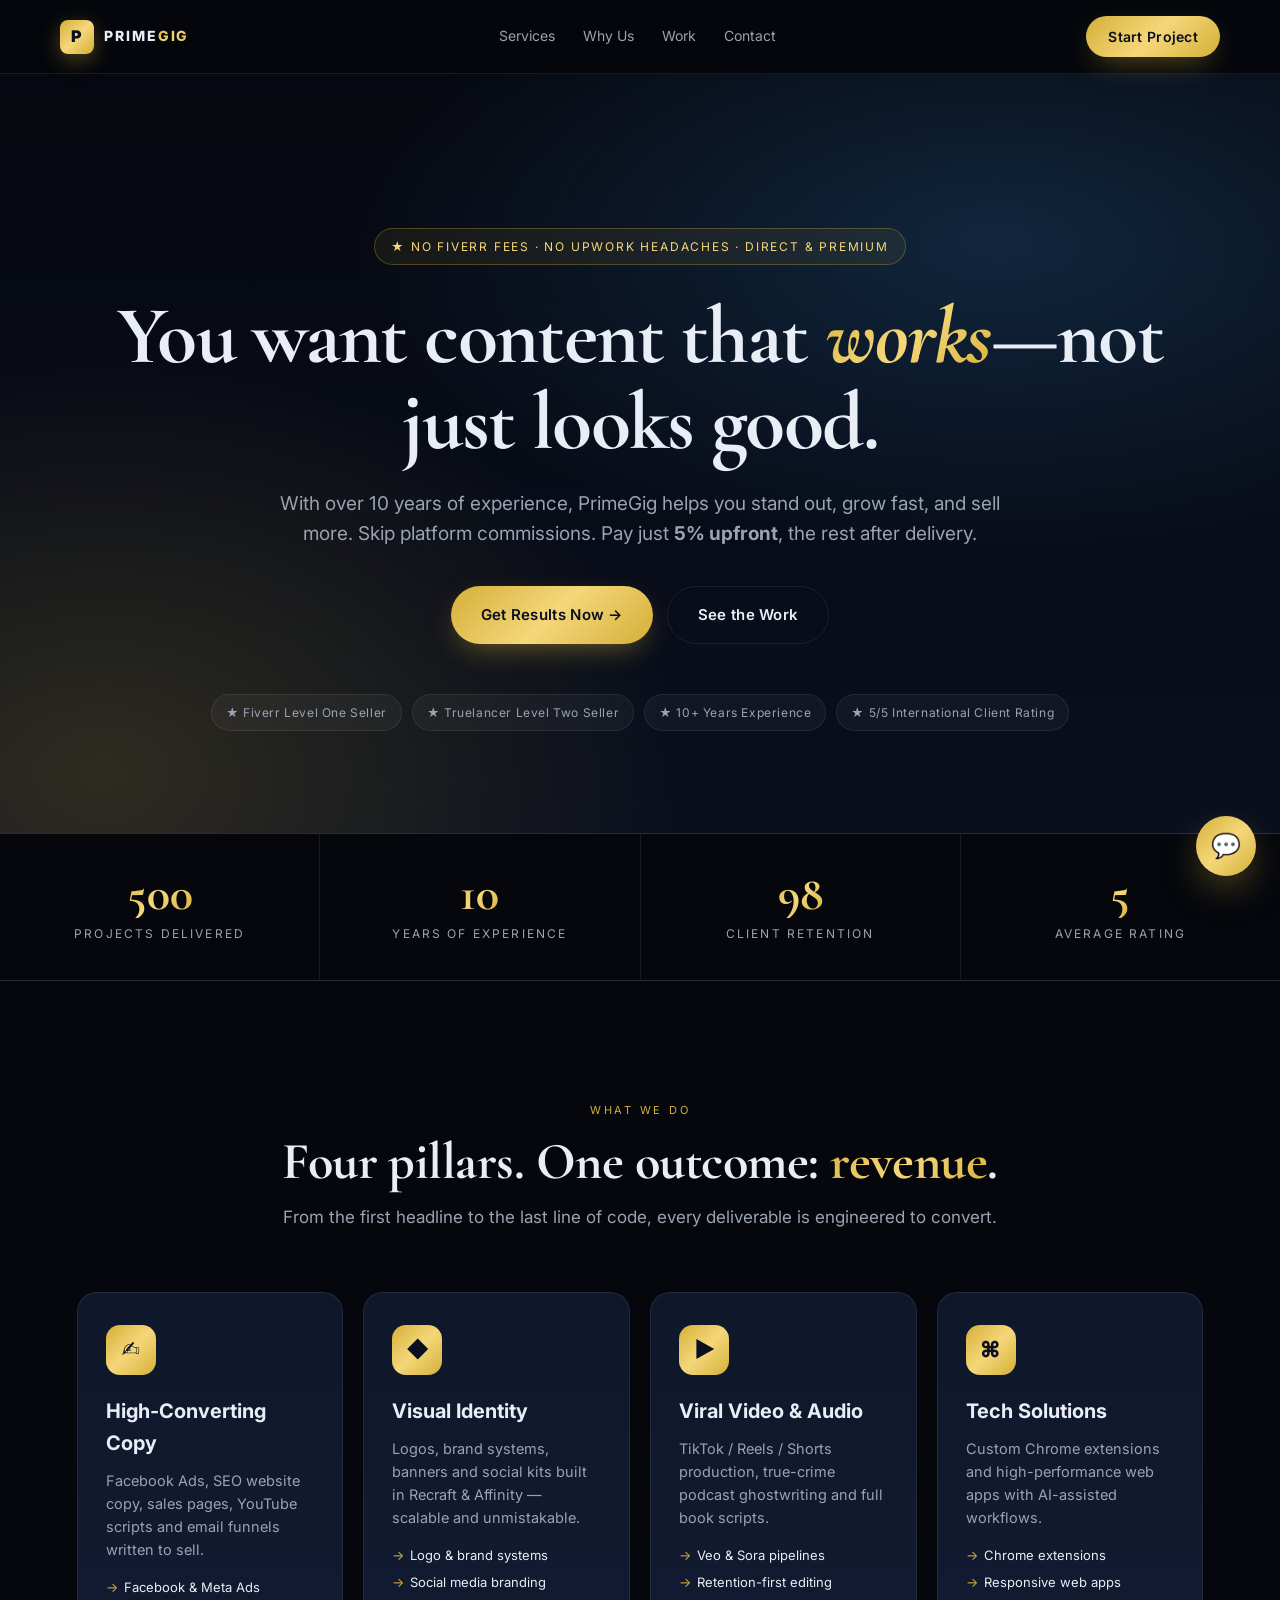
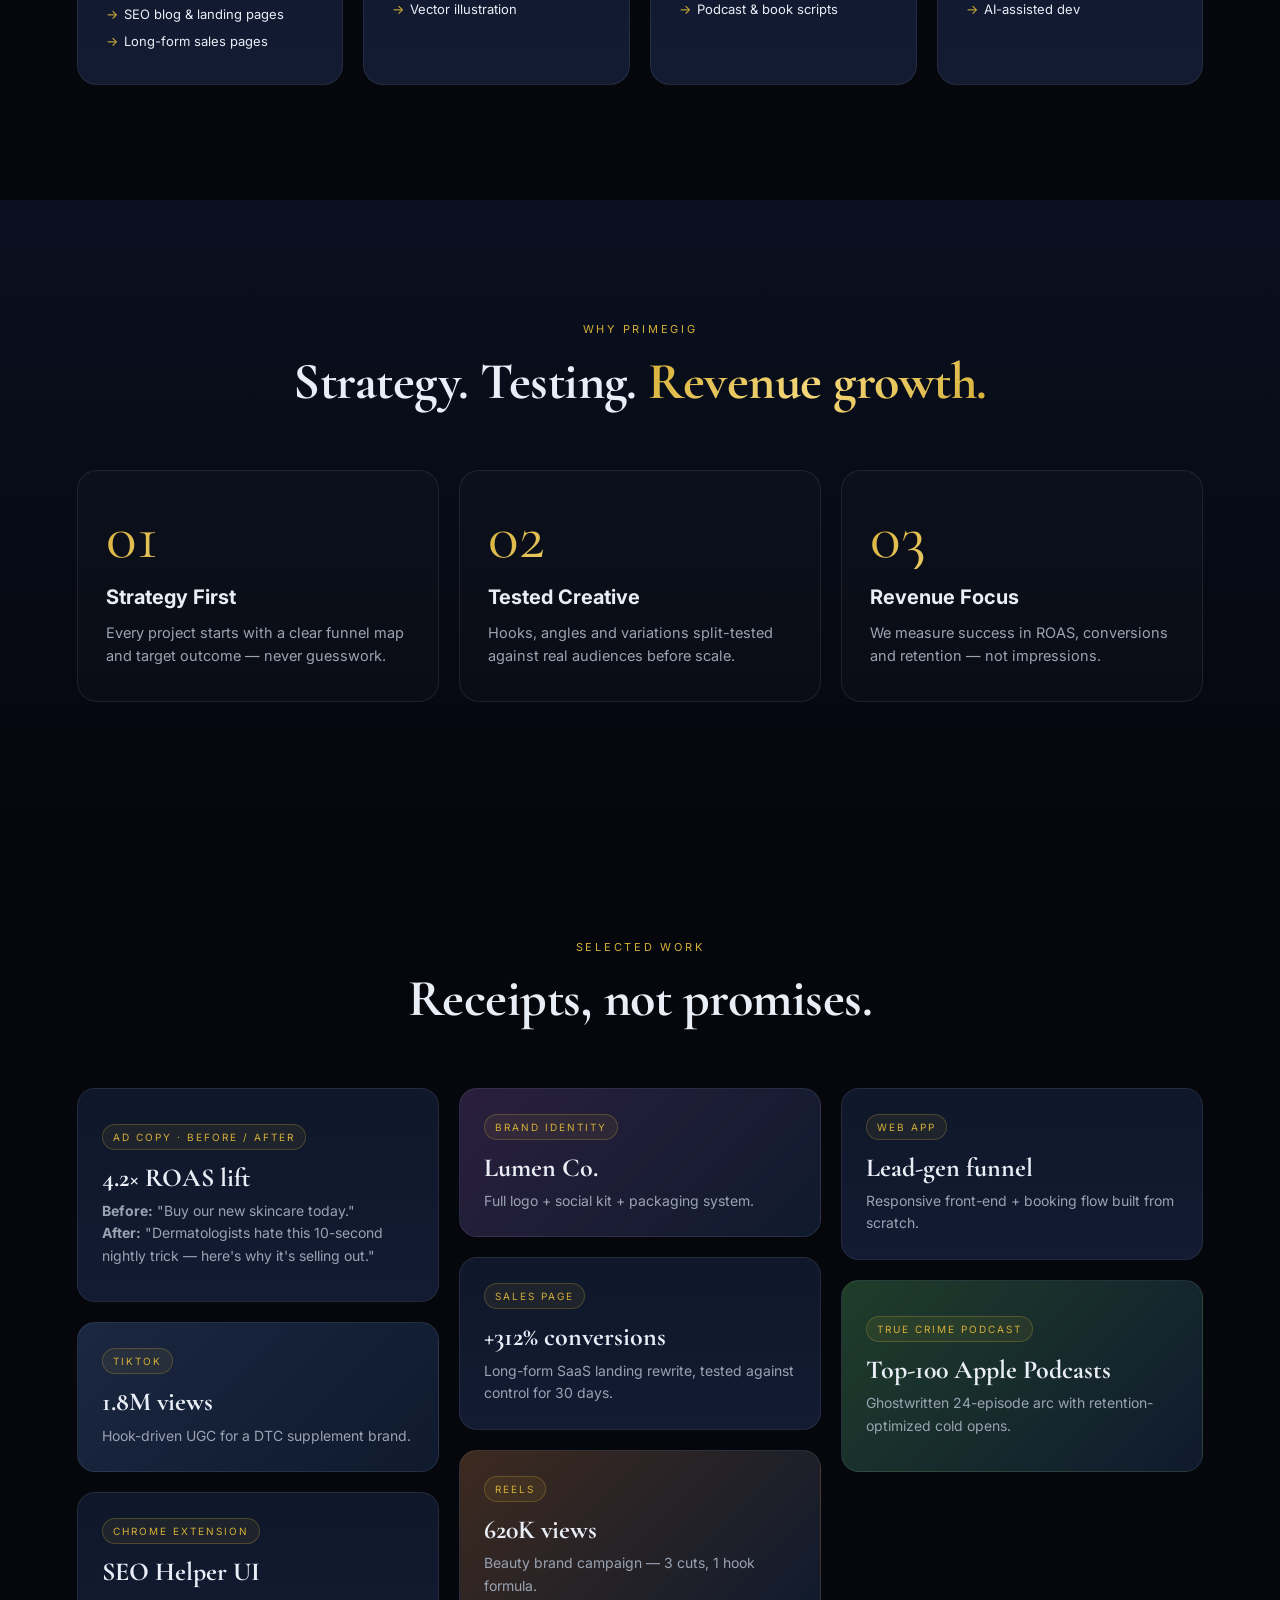
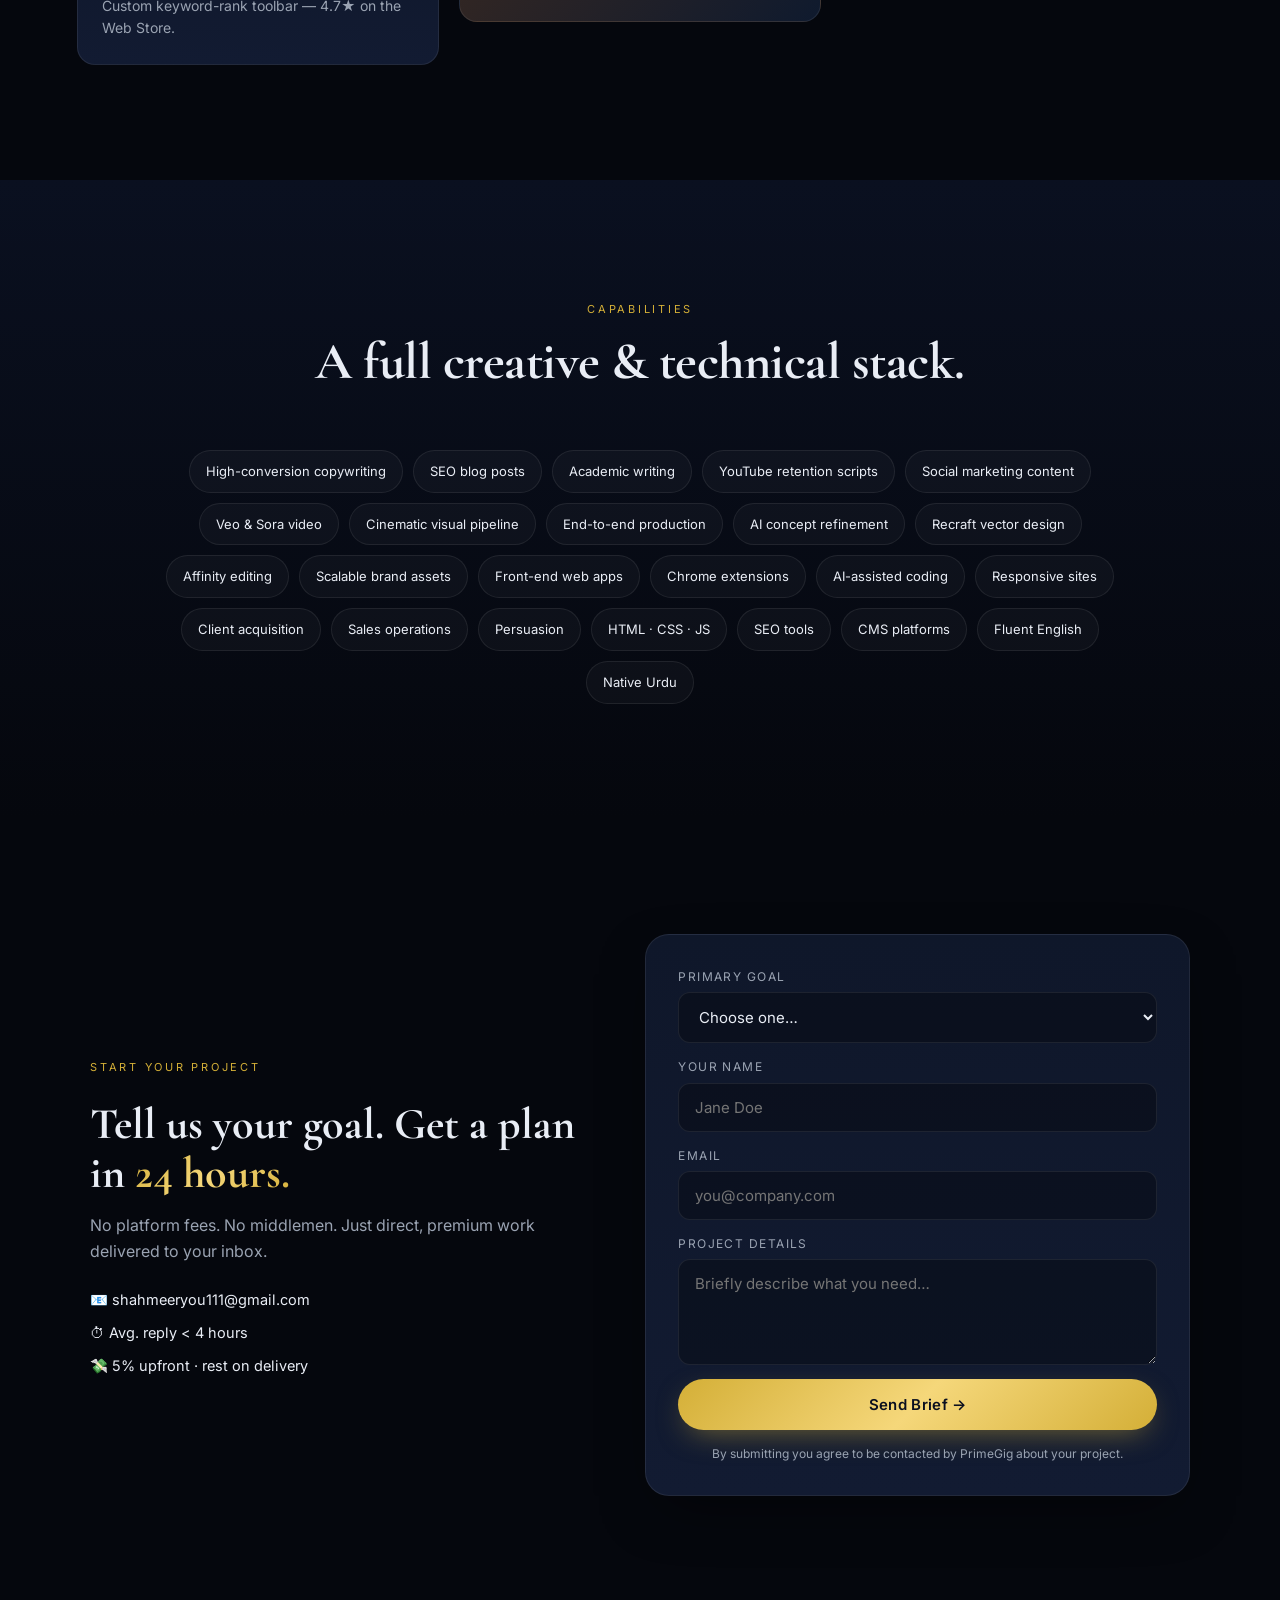
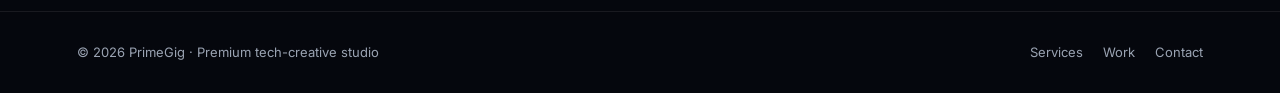
==== index.html @ c8c6487a "Rename index (1).html to index.html" ====
<!DOCTYPE html>
<html lang="en">
<head>
<meta charset="UTF-8" />
<meta name="viewport" content="width=device-width, initial-scale=1.0" />
<title>PrimeGig — Premium Copywriting, Facebook Ads, Viral Video & Chrome Extensions | No Fiverr Fees</title>
<meta name="description" content="PrimeGig — premium tech-creative studio. 10+ years of high-converting copy, Facebook Ads, viral video, brand identity & custom Chrome extensions. No Fiverr or Upwork fees. Pay only 5% upfront, rest after delivery." />
<meta name="keywords" content="PrimeGig, Senior Copywriter, Facebook Ads Expert, Chrome Extension Developer, Viral Video Strategist, SEO Copywriter, Brand Identity Designer, Sales Page Writer, TikTok Strategist, no Fiverr fees, no Upwork fees" />
<meta name="author" content="PrimeGig" />
<meta name="robots" content="index, follow, max-image-preview:large" />
<link rel="canonical" href="/" />

<meta property="og:type" content="website" />
<meta property="og:site_name" content="PrimeGig" />
<meta property="og:title" content="PrimeGig — Content That Works, Not Just Looks Good" />
<meta property="og:description" content="No Fiverr fees. No Upwork headaches. 10+ years helping brands stand out, grow fast, and sell more. Pay 5% upfront, rest after delivery." />
<meta property="og:url" content="/" />
<meta name="twitter:card" content="summary_large_image" />
<meta name="twitter:title" content="PrimeGig — Premium Tech-Creative Studio" />
<meta name="twitter:description" content="Copy, video, design, code that converts. No platform fees. 5% upfront." />

<link rel="preconnect" href="https://fonts.googleapis.com">
<link rel="preconnect" href="https://fonts.gstatic.com" crossorigin>
<link href="https://fonts.googleapis.com/css2?family=Cormorant+Garamond:wght@500;700&family=Inter:wght@300;400;500;600;700;800&display=swap" rel="stylesheet">
<link rel="stylesheet" href="styles.css" />

<script type="application/ld+json">
{
  "@context": "https://schema.org",
  "@type": "Organization",
  "name": "PrimeGig",
  "url": "/",
  "description": "PrimeGig is a premium tech-creative studio specializing in high-converting copywriting, Facebook Ads, viral video, brand identity, and custom Chrome extensions. No Fiverr or Upwork fees.",
  "email": "mailto:shahmeeryou111@gmail.com",
  "sameAs": [],
  "knowsAbout": [
    "Copywriting","Facebook Ads","SEO","Chrome Extensions",
    "Viral Video","TikTok Strategy","Brand Identity","Web Apps"
  ]
}
</script>
<script type="application/ld+json">
{
  "@context":"https://schema.org",
  "@type":"WebSite",
  "name":"PrimeGig",
  "url":"/"
}
</script>
</head>
<body>

<!-- NAV -->
<header class="nav">
  <a href="#top" class="logo" aria-label="PrimeGig home">
    <span class="logo-mark">P</span><span class="logo-text">PRIME<span class="gold">GIG</span></span>
  </a>
  <nav aria-label="Primary">
    <a href="#services">Services</a>
    <a href="#why">Why Us</a>
    <a href="#portfolio">Work</a>
    <a href="#contact">Contact</a>
  </nav>
  <button class="btn btn-primary nav-cta" data-open-chat>Start Project</button>
</header>

<!-- HERO -->
<section class="hero" id="top">
  <div class="hero-bg" aria-hidden="true"></div>
  <div class="hero-inner">
    <div class="eyebrow">★ No Fiverr Fees · No Upwork Headaches · Direct & Premium</div>
    <h1>You want content that <em>works</em>—not just looks good.</h1>
    <p class="sub">With over 10 years of experience, PrimeGig helps you stand out, grow fast, and sell more. Skip platform commissions. Pay just <strong>5% upfront</strong>, the rest after delivery.</p>
    <div class="hero-cta">
      <button class="btn btn-primary btn-lg" data-open-chat>Get Results Now →</button>
      <a class="btn btn-ghost btn-lg" href="#portfolio">See the Work</a>
    </div>
    <div class="trust-row">
      <span class="badge">★ Fiverr Level One Seller</span>
      <span class="badge">★ Truelancer Level Two Seller</span>
      <span class="badge">★ 10+ Years Experience</span>
      <span class="badge">★ 5/5 International Client Rating</span>
    </div>
  </div>
</section>

<!-- METRICS -->
<section class="metrics">
  <div class="metric"><span class="num" data-count="500">0</span><span class="lab">Projects Delivered</span></div>
  <div class="metric"><span class="num" data-count="10">0</span><span class="lab">Years of Experience</span></div>
  <div class="metric"><span class="num" data-count="98">0</span><span class="suf">%</span><span class="lab">Client Retention</span></div>
  <div class="metric"><span class="num" data-count="5">0</span><span class="suf">/5</span><span class="lab">Average Rating</span></div>
</section>

<!-- SERVICES -->
<section class="section" id="services">
  <div class="section-head">
    <span class="kicker">What We Do</span>
    <h2>Four pillars. One outcome: <span class="gold">revenue</span>.</h2>
    <p>From the first headline to the last line of code, every deliverable is engineered to convert.</p>
  </div>
  <div class="grid services">
    <article class="card">
      <div class="card-icon" aria-hidden="true">✍︎</div>
      <h3>High-Converting Copy</h3>
      <p>Facebook Ads, SEO website copy, sales pages, YouTube scripts and email funnels written to sell.</p>
      <ul><li>Facebook & Meta Ads</li><li>SEO blog & landing pages</li><li>Long-form sales pages</li></ul>
    </article>
    <article class="card">
      <div class="card-icon" aria-hidden="true">◆</div>
      <h3>Visual Identity</h3>
      <p>Logos, brand systems, banners and social kits built in Recraft & Affinity — scalable and unmistakable.</p>
      <ul><li>Logo & brand systems</li><li>Social media branding</li><li>Vector illustration</li></ul>
    </article>
    <article class="card">
      <div class="card-icon" aria-hidden="true">▶</div>
      <h3>Viral Video & Audio</h3>
      <p>TikTok / Reels / Shorts production, true-crime podcast ghostwriting and full book scripts.</p>
      <ul><li>Veo & Sora pipelines</li><li>Retention-first editing</li><li>Podcast & book scripts</li></ul>
    </article>
    <article class="card">
      <div class="card-icon" aria-hidden="true">⌘</div>
      <h3>Tech Solutions</h3>
      <p>Custom Chrome extensions and high-performance web apps with AI-assisted workflows.</p>
      <ul><li>Chrome extensions</li><li>Responsive web apps</li><li>AI-assisted dev</li></ul>
    </article>
  </div>
</section>

<!-- WHY -->
<section class="section dark" id="why">
  <div class="section-head">
    <span class="kicker">Why PrimeGig</span>
    <h2>Strategy. Testing. <span class="gold">Revenue growth.</span></h2>
  </div>
  <div class="grid why">
    <div class="why-item"><div class="num-big">01</div><h3>Strategy First</h3><p>Every project starts with a clear funnel map and target outcome — never guesswork.</p></div>
    <div class="why-item"><div class="num-big">02</div><h3>Tested Creative</h3><p>Hooks, angles and variations split-tested against real audiences before scale.</p></div>
    <div class="why-item"><div class="num-big">03</div><h3>Revenue Focus</h3><p>We measure success in ROAS, conversions and retention — not impressions.</p></div>
  </div>
</section>

<!-- PORTFOLIO -->
<section class="section" id="portfolio">
  <div class="section-head">
    <span class="kicker">Selected Work</span>
    <h2>Receipts, not promises.</h2>
  </div>
  <div class="masonry">
    <div class="m-item tall">
      <div class="m-tag">Ad Copy · Before / After</div>
      <h4>4.2× ROAS lift</h4>
      <p><strong>Before:</strong> "Buy our new skincare today."<br><strong>After:</strong> "Dermatologists hate this 10-second nightly trick — here's why it's selling out."</p>
    </div>
    <div class="m-item gradient-a"><div class="m-tag">TikTok</div><h4>1.8M views</h4><p>Hook-driven UGC for a DTC supplement brand.</p></div>
    <div class="m-item">
      <div class="m-tag">Chrome Extension</div>
      <h4>SEO Helper UI</h4>
      <p>Custom keyword-rank toolbar — 4.7★ on the Web Store.</p>
    </div>
    <div class="m-item gradient-b"><div class="m-tag">Brand Identity</div><h4>Lumen Co.</h4><p>Full logo + social kit + packaging system.</p></div>
    <div class="m-item">
      <div class="m-tag">Sales Page</div>
      <h4>+312% conversions</h4>
      <p>Long-form SaaS landing rewrite, tested against control for 30 days.</p>
    </div>
    <div class="m-item gradient-c"><div class="m-tag">Reels</div><h4>620K views</h4><p>Beauty brand campaign — 3 cuts, 1 hook formula.</p></div>
    <div class="m-item">
      <div class="m-tag">Web App</div>
      <h4>Lead-gen funnel</h4>
      <p>Responsive front-end + booking flow built from scratch.</p>
    </div>
    <div class="m-item tall gradient-d">
      <div class="m-tag">True Crime Podcast</div>
      <h4>Top-100 Apple Podcasts</h4>
      <p>Ghostwritten 24-episode arc with retention-optimized cold opens.</p>
    </div>
  </div>
</section>

<!-- SKILLS -->
<section class="section dark">
  <div class="section-head">
    <span class="kicker">Capabilities</span>
    <h2>A full creative & technical stack.</h2>
  </div>
  <div class="skill-cloud">
    <span>High-conversion copywriting</span><span>SEO blog posts</span><span>Academic writing</span>
    <span>YouTube retention scripts</span><span>Social marketing content</span><span>Veo & Sora video</span>
    <span>Cinematic visual pipeline</span><span>End-to-end production</span><span>AI concept refinement</span>
    <span>Recraft vector design</span><span>Affinity editing</span><span>Scalable brand assets</span>
    <span>Front-end web apps</span><span>Chrome extensions</span><span>AI-assisted coding</span>
    <span>Responsive sites</span><span>Client acquisition</span><span>Sales operations</span>
    <span>Persuasion</span><span>HTML · CSS · JS</span><span>SEO tools</span><span>CMS platforms</span>
    <span>Fluent English</span><span>Native Urdu</span>
  </div>
</section>

<!-- CONTACT -->
<section class="section" id="contact">
  <div class="contact-wrap">
    <div>
      <span class="kicker">Start your project</span>
      <h2>Tell us your goal. Get a plan in <span class="gold">24 hours.</span></h2>
      <p>No platform fees. No middlemen. Just direct, premium work delivered to your inbox.</p>
      <ul class="contact-list">
        <li>📧 shahmeeryou111@gmail.com</li>
        <li>⏱ Avg. reply &lt; 4 hours</li>
        <li>💸 5% upfront · rest on delivery</li>
      </ul>
    </div>
    <form class="contact-form" id="contactForm"
          action="https://formsubmit.co/shahmeeryou111@gmail.com"
          method="POST">
      <!-- FormSubmit config (no signup; first submit confirms your email) -->
      <input type="hidden" name="_subject" value="New PrimeGig project request">
      <input type="hidden" name="_captcha" value="false">
      <input type="hidden" name="_template" value="table">
      <input type="text" name="_honey" style="display:none">

      <label>Primary Goal
        <select name="goal" required>
          <option value="">Choose one…</option>
          <option>More Traffic</option>
          <option>More Sales</option>
          <option>Brand Awareness</option>
        </select>
      </label>
      <label>Your Name
        <input type="text" name="name" required placeholder="Jane Doe">
      </label>
      <label>Email
        <input type="email" name="email" required placeholder="you@company.com">
      </label>
      <label>Project Details
        <textarea name="details" rows="4" required placeholder="Briefly describe what you need…"></textarea>
      </label>
      <button class="btn btn-primary btn-lg" type="submit">Send Brief →</button>
      <p class="form-note">By submitting you agree to be contacted by PrimeGig about your project.</p>
    </form>
  </div>
</section>

<footer class="footer">
  <div>© <span id="yr"></span> PrimeGig · Premium tech-creative studio</div>
  <div class="foot-links">
    <a href="#services">Services</a>
    <a href="#portfolio">Work</a>
    <a href="#contact">Contact</a>
  </div>
</footer>

<!-- FLOATING CHAT -->
<button class="chat-fab" data-open-chat aria-label="Open project chat">💬</button>

<div class="chat-panel" id="chatPanel" aria-hidden="true">
  <div class="chat-head">
    <div>
      <strong>PrimeGig Concierge</strong>
      <span class="online">● Online</span>
    </div>
    <button class="chat-close" data-close-chat aria-label="Close chat">×</button>
  </div>
  <div class="chat-body" id="chatBody"></div>
  <form class="chat-input" id="chatInput">
    <input type="text" id="chatField" placeholder="Type your answer…" autocomplete="off" required>
    <button type="submit" aria-label="Send">➤</button>
  </form>
</div>

<script src="script.js"></script>
</body>
</html>
---- styles.css ----
/* ===== PrimeGig — Premium Dark Theme ===== */
:root{
  --bg:#05070d;
  --bg-2:#0a1020;
  --surface:#0f172a;
  --surface-2:#121b32;
  --line:rgba(255,255,255,.08);
  --text:#e9edf5;
  --muted:#9aa3b2;
  --gold:#d4af37;
  --gold-2:#f5d77a;
  --blue:#3ea6ff;
  --grad:linear-gradient(135deg,#d4af37 0%,#f5d77a 50%,#d4af37 100%);
  --grad-blue:linear-gradient(135deg,#3ea6ff,#7ad3ff);
  --shadow:0 20px 60px -20px rgba(0,0,0,.6);
}
*{box-sizing:border-box;margin:0;padding:0}
html{scroll-behavior:smooth}
body{
  font-family:'Inter',system-ui,sans-serif;
  background:var(--bg);
  color:var(--text);
  line-height:1.6;
  overflow-x:hidden;
  -webkit-font-smoothing:antialiased;
}
img{max-width:100%;display:block}
a{color:inherit;text-decoration:none}
.gold{background:var(--grad);-webkit-background-clip:text;background-clip:text;color:transparent}
em{font-family:'Cormorant Garamond',serif;font-style:italic;font-weight:700;background:var(--grad);-webkit-background-clip:text;background-clip:text;color:transparent}

/* ===== NAV ===== */
.nav{
  position:sticky;top:0;z-index:50;
  display:flex;align-items:center;justify-content:space-between;
  padding:16px clamp(20px,5vw,60px);
  background:rgba(5,7,13,.75);
  backdrop-filter:blur(14px);
  border-bottom:1px solid var(--line);
}
.logo{display:flex;align-items:center;gap:10px;font-weight:800;letter-spacing:.12em}
.logo-mark{
  width:34px;height:34px;border-radius:8px;
  display:grid;place-items:center;
  background:var(--grad);color:#0a0f1f;font-weight:900;
  box-shadow:0 6px 20px rgba(212,175,55,.35);
}
.logo-text{font-size:14px}
.nav nav{display:flex;gap:28px}
.nav nav a{font-size:14px;color:var(--muted);transition:color .2s}
.nav nav a:hover{color:var(--gold-2)}
.nav-cta{padding:10px 18px;font-size:13px}
@media(max-width:760px){.nav nav{display:none}}

/* ===== BUTTONS ===== */
.btn{
  display:inline-flex;align-items:center;justify-content:center;gap:8px;
  padding:12px 22px;border-radius:999px;border:0;cursor:pointer;
  font-family:inherit;font-weight:600;font-size:14px;letter-spacing:.02em;
  transition:transform .2s ease, box-shadow .2s ease, background .2s ease;
}
.btn-lg{padding:16px 30px;font-size:15px}
.btn-primary{
  background:var(--grad);color:#0a0f1f;
  box-shadow:0 10px 30px -10px rgba(212,175,55,.55);
}
.btn-primary:hover{transform:translateY(-2px);box-shadow:0 16px 40px -12px rgba(212,175,55,.7)}
.btn-ghost{background:transparent;color:var(--text);border:1px solid var(--line)}
.btn-ghost:hover{border-color:var(--gold);color:var(--gold-2)}

/* ===== HERO ===== */
.hero{position:relative;padding:clamp(80px,12vw,160px) clamp(20px,6vw,80px) clamp(60px,8vw,120px);overflow:hidden}
.hero-bg{
  position:absolute;inset:-20%;
  background:
    radial-gradient(60% 50% at 70% 30%, rgba(62,166,255,.18), transparent 60%),
    radial-gradient(50% 60% at 20% 80%, rgba(212,175,55,.18), transparent 65%),
    linear-gradient(180deg, #05070d 0%, #0a1020 100%);
  z-index:-1;
}
.hero-inner{max-width:1100px;margin:0 auto;text-align:center}
.eyebrow{
  display:inline-block;padding:8px 16px;border-radius:999px;
  background:rgba(212,175,55,.08);border:1px solid rgba(212,175,55,.3);
  color:var(--gold-2);font-size:12px;letter-spacing:.15em;text-transform:uppercase;
  margin-bottom:28px;
}
.hero h1{
  font-family:'Cormorant Garamond',serif;
  font-weight:700;
  font-size:clamp(40px,6.5vw,82px);
  line-height:1.05;letter-spacing:-.02em;
  margin-bottom:24px;
}
.hero .sub{
  max-width:720px;margin:0 auto 36px;
  font-size:clamp(16px,1.6vw,19px);color:var(--muted);
}
.hero-cta{display:flex;gap:14px;justify-content:center;flex-wrap:wrap;margin-bottom:50px}
.trust-row{display:flex;flex-wrap:wrap;gap:10px;justify-content:center}
.badge{
  padding:8px 14px;border-radius:999px;
  background:rgba(255,255,255,.04);border:1px solid var(--line);
  font-size:12px;color:var(--muted);letter-spacing:.05em;
}

/* ===== METRICS ===== */
.metrics{
  display:grid;grid-template-columns:repeat(4,1fr);
  gap:1px;background:var(--line);
  border-top:1px solid var(--line);border-bottom:1px solid var(--line);
}
.metric{
  background:var(--bg);padding:36px 20px;text-align:center;
  display:flex;flex-direction:column;align-items:center;gap:6px;
}
.metric .num{font-family:'Cormorant Garamond',serif;font-size:48px;font-weight:700;background:var(--grad);-webkit-background-clip:text;background-clip:text;color:transparent;line-height:1}
.metric .suf{display:none}
.metric .lab{font-size:12px;text-transform:uppercase;letter-spacing:.18em;color:var(--muted)}
@media(max-width:760px){.metrics{grid-template-columns:repeat(2,1fr)}}

/* ===== SECTION ===== */
.section{padding:clamp(70px,9vw,130px) clamp(20px,6vw,80px)}
.section.dark{background:linear-gradient(180deg,var(--bg-2),var(--bg))}
.section-head{max-width:780px;margin:0 auto 60px;text-align:center}
.kicker{
  display:inline-block;font-size:11px;letter-spacing:.25em;text-transform:uppercase;
  color:var(--gold);margin-bottom:14px;
}
.section-head h2{
  font-family:'Cormorant Garamond',serif;font-weight:700;
  font-size:clamp(30px,4.5vw,52px);line-height:1.1;letter-spacing:-.01em;margin-bottom:14px;
}
.section-head p{color:var(--muted);font-size:17px}

/* ===== SERVICES GRID ===== */
.grid{display:grid;gap:20px;max-width:1200px;margin:0 auto}
.services{grid-template-columns:repeat(auto-fit,minmax(260px,1fr))}
.card{
  background:linear-gradient(180deg,var(--surface),var(--surface-2));
  border:1px solid var(--line);border-radius:20px;
  padding:32px 28px;transition:transform .25s,border-color .25s,box-shadow .25s;
  position:relative;overflow:hidden;
}
.card::before{
  content:"";position:absolute;inset:0;border-radius:20px;
  background:linear-gradient(135deg,rgba(212,175,55,.18),transparent 60%);
  opacity:0;transition:opacity .3s;
}
.card:hover{transform:translateY(-6px);border-color:rgba(212,175,55,.4);box-shadow:var(--shadow)}
.card:hover::before{opacity:1}
.card-icon{
  width:50px;height:50px;border-radius:14px;
  background:var(--grad);color:#0a0f1f;
  display:grid;place-items:center;font-size:22px;font-weight:900;
  margin-bottom:20px;position:relative;z-index:1;
}
.card h3{font-size:20px;margin-bottom:10px;position:relative;z-index:1}
.card p{color:var(--muted);font-size:14.5px;margin-bottom:16px;position:relative;z-index:1}
.card ul{list-style:none;display:flex;flex-direction:column;gap:6px;position:relative;z-index:1}
.card li{font-size:13px;color:var(--text);padding-left:18px;position:relative}
.card li::before{content:"→";position:absolute;left:0;color:var(--gold)}

/* ===== WHY ===== */
.why{grid-template-columns:repeat(auto-fit,minmax(260px,1fr))}
.why-item{
  padding:34px 28px;border:1px solid var(--line);border-radius:20px;
  background:rgba(255,255,255,.02);
}
.num-big{
  font-family:'Cormorant Garamond',serif;font-size:64px;line-height:1;
  background:var(--grad);-webkit-background-clip:text;background-clip:text;color:transparent;
  margin-bottom:12px;
}
.why-item h3{font-size:20px;margin-bottom:8px}
.why-item p{color:var(--muted);font-size:14.5px}

/* ===== MASONRY ===== */
.masonry{
  columns:3 280px;column-gap:20px;max-width:1200px;margin:0 auto;
}
.m-item{
  break-inside:avoid;margin-bottom:20px;
  background:linear-gradient(180deg,var(--surface),var(--surface-2));
  border:1px solid var(--line);border-radius:18px;
  padding:24px;transition:transform .25s,border-color .25s;
}
.m-item:hover{transform:translateY(-4px);border-color:rgba(212,175,55,.35)}
.m-item.tall{padding:34px 24px}
.m-tag{
  display:inline-block;font-size:10px;letter-spacing:.2em;text-transform:uppercase;
  color:var(--gold);margin-bottom:14px;padding:4px 10px;
  background:rgba(212,175,55,.08);border:1px solid rgba(212,175,55,.25);border-radius:999px;
}
.m-item h4{font-family:'Cormorant Garamond',serif;font-size:26px;margin-bottom:8px;line-height:1.1}
.m-item p{color:var(--muted);font-size:14px}
.gradient-a{background:linear-gradient(135deg,#1a2740,#0f1a2e)}
.gradient-b{background:linear-gradient(135deg,#2a1f3d,#0f1a2e)}
.gradient-c{background:linear-gradient(135deg,#3d2a1f,#0f1a2e)}
.gradient-d{background:linear-gradient(135deg,#1f3d2a,#0f1a2e)}

/* ===== SKILLS CLOUD ===== */
.skill-cloud{
  display:flex;flex-wrap:wrap;gap:10px;justify-content:center;
  max-width:1000px;margin:0 auto;
}
.skill-cloud span{
  padding:10px 16px;border-radius:999px;
  background:rgba(255,255,255,.03);border:1px solid var(--line);
  font-size:13px;color:var(--text);transition:.2s;
}
.skill-cloud span:hover{border-color:var(--gold);color:var(--gold-2);transform:translateY(-2px)}

/* ===== CONTACT ===== */
.contact-wrap{
  max-width:1100px;margin:0 auto;
  display:grid;grid-template-columns:1fr 1.1fr;gap:60px;align-items:center;
}
@media(max-width:880px){.contact-wrap{grid-template-columns:1fr;gap:40px}}
.contact-wrap h2{font-family:'Cormorant Garamond',serif;font-weight:700;font-size:clamp(28px,4vw,44px);line-height:1.1;margin:10px 0 16px}
.contact-wrap p{color:var(--muted)}
.contact-list{list-style:none;margin-top:24px;display:flex;flex-direction:column;gap:10px;font-size:14.5px}
.contact-form{
  background:linear-gradient(180deg,var(--surface),var(--surface-2));
  border:1px solid var(--line);border-radius:24px;padding:32px;
  display:flex;flex-direction:column;gap:14px;
  box-shadow:var(--shadow);
}
.contact-form label{display:flex;flex-direction:column;gap:6px;font-size:12px;letter-spacing:.12em;text-transform:uppercase;color:var(--muted)}
.contact-form input,.contact-form select,.contact-form textarea{
  background:rgba(0,0,0,.3);border:1px solid var(--line);color:var(--text);
  padding:14px 16px;border-radius:12px;font-family:inherit;font-size:15px;
  transition:border-color .2s;outline:none;
}
.contact-form input:focus,.contact-form select:focus,.contact-form textarea:focus{border-color:var(--gold)}
.contact-form textarea{resize:vertical}
.form-note{font-size:12px;color:var(--muted);text-align:center}

/* ===== FOOTER ===== */
.footer{
  padding:30px clamp(20px,6vw,80px);
  border-top:1px solid var(--line);
  display:flex;justify-content:space-between;align-items:center;flex-wrap:wrap;gap:14px;
  font-size:13px;color:var(--muted);
}
.foot-links{display:flex;gap:20px}
.foot-links a:hover{color:var(--gold-2)}

/* ===== CHAT ===== */
.chat-fab{
  position:fixed;bottom:24px;right:24px;z-index:90;
  width:60px;height:60px;border-radius:50%;border:0;cursor:pointer;
  background:var(--grad);color:#0a0f1f;font-size:24px;
  box-shadow:0 14px 40px -10px rgba(212,175,55,.6);
  animation:pulse 2.4s infinite;
}
@keyframes pulse{
  0%,100%{box-shadow:0 14px 40px -10px rgba(212,175,55,.6),0 0 0 0 rgba(212,175,55,.5)}
  70%{box-shadow:0 14px 40px -10px rgba(212,175,55,.6),0 0 0 16px rgba(212,175,55,0)}
}
.chat-panel{
  position:fixed;bottom:100px;right:24px;z-index:95;
  width:min(380px,calc(100vw - 32px));height:min(560px,calc(100vh - 140px));
  background:linear-gradient(180deg,var(--surface),var(--surface-2));
  border:1px solid var(--line);border-radius:20px;
  display:flex;flex-direction:column;overflow:hidden;
  box-shadow:0 30px 80px -20px rgba(0,0,0,.7);
  transform:translateY(20px) scale(.96);opacity:0;pointer-events:none;
  transition:transform .25s,opacity .25s;
}
.chat-panel.open{transform:translateY(0) scale(1);opacity:1;pointer-events:auto}
.chat-head{
  padding:16px 20px;border-bottom:1px solid var(--line);
  display:flex;justify-content:space-between;align-items:center;
  background:rgba(0,0,0,.3);
}
.chat-head strong{display:block;font-size:14px}
.online{font-size:11px;color:#4ade80}
.chat-close{background:none;border:0;color:var(--muted);font-size:24px;cursor:pointer;line-height:1}
.chat-body{flex:1;overflow-y:auto;padding:18px;display:flex;flex-direction:column;gap:12px}
.msg{max-width:80%;padding:10px 14px;border-radius:14px;font-size:14px;line-height:1.45;animation:fadeUp .25s ease}
.msg.bot{background:rgba(255,255,255,.05);border:1px solid var(--line);align-self:flex-start;border-bottom-left-radius:4px}
.msg.user{background:var(--grad);color:#0a0f1f;align-self:flex-end;border-bottom-right-radius:4px;font-weight:500}
@keyframes fadeUp{from{opacity:0;transform:translateY(6px)}to{opacity:1;transform:translateY(0)}}
.chat-quick{display:flex;flex-wrap:wrap;gap:6px;margin-top:4px}
.chat-quick button{
  background:rgba(212,175,55,.08);border:1px solid rgba(212,175,55,.3);
  color:var(--gold-2);padding:6px 12px;border-radius:999px;font-size:12px;cursor:pointer;
  font-family:inherit;transition:.2s;
}
.chat-quick button:hover{background:rgba(212,175,55,.18)}
.chat-input{
  display:flex;gap:8px;padding:14px;border-top:1px solid var(--line);background:rgba(0,0,0,.3);
}
.chat-input input{
  flex:1;background:rgba(0,0,0,.4);border:1px solid var(--line);
  color:var(--text);padding:10px 14px;border-radius:999px;font-family:inherit;font-size:14px;outline:none;
}
.chat-input input:focus{border-color:var(--gold)}
.chat-input button{
  background:var(--grad);color:#0a0f1f;border:0;width:40px;height:40px;border-radius:50%;
  cursor:pointer;font-size:16px;
}
.typing{display:inline-flex;gap:4px;padding:10px 14px;background:rgba(255,255,255,.05);border-radius:14px;align-self:flex-start;border:1px solid var(--line)}
.typing span{width:6px;height:6px;border-radius:50%;background:var(--gold);animation:bounce 1.2s infinite}
.typing span:nth-child(2){animation-delay:.15s}
.typing span:nth-child(3){animation-delay:.3s}
@keyframes bounce{0%,80%,100%{transform:translateY(0);opacity:.4}40%{transform:translateY(-4px);opacity:1}}
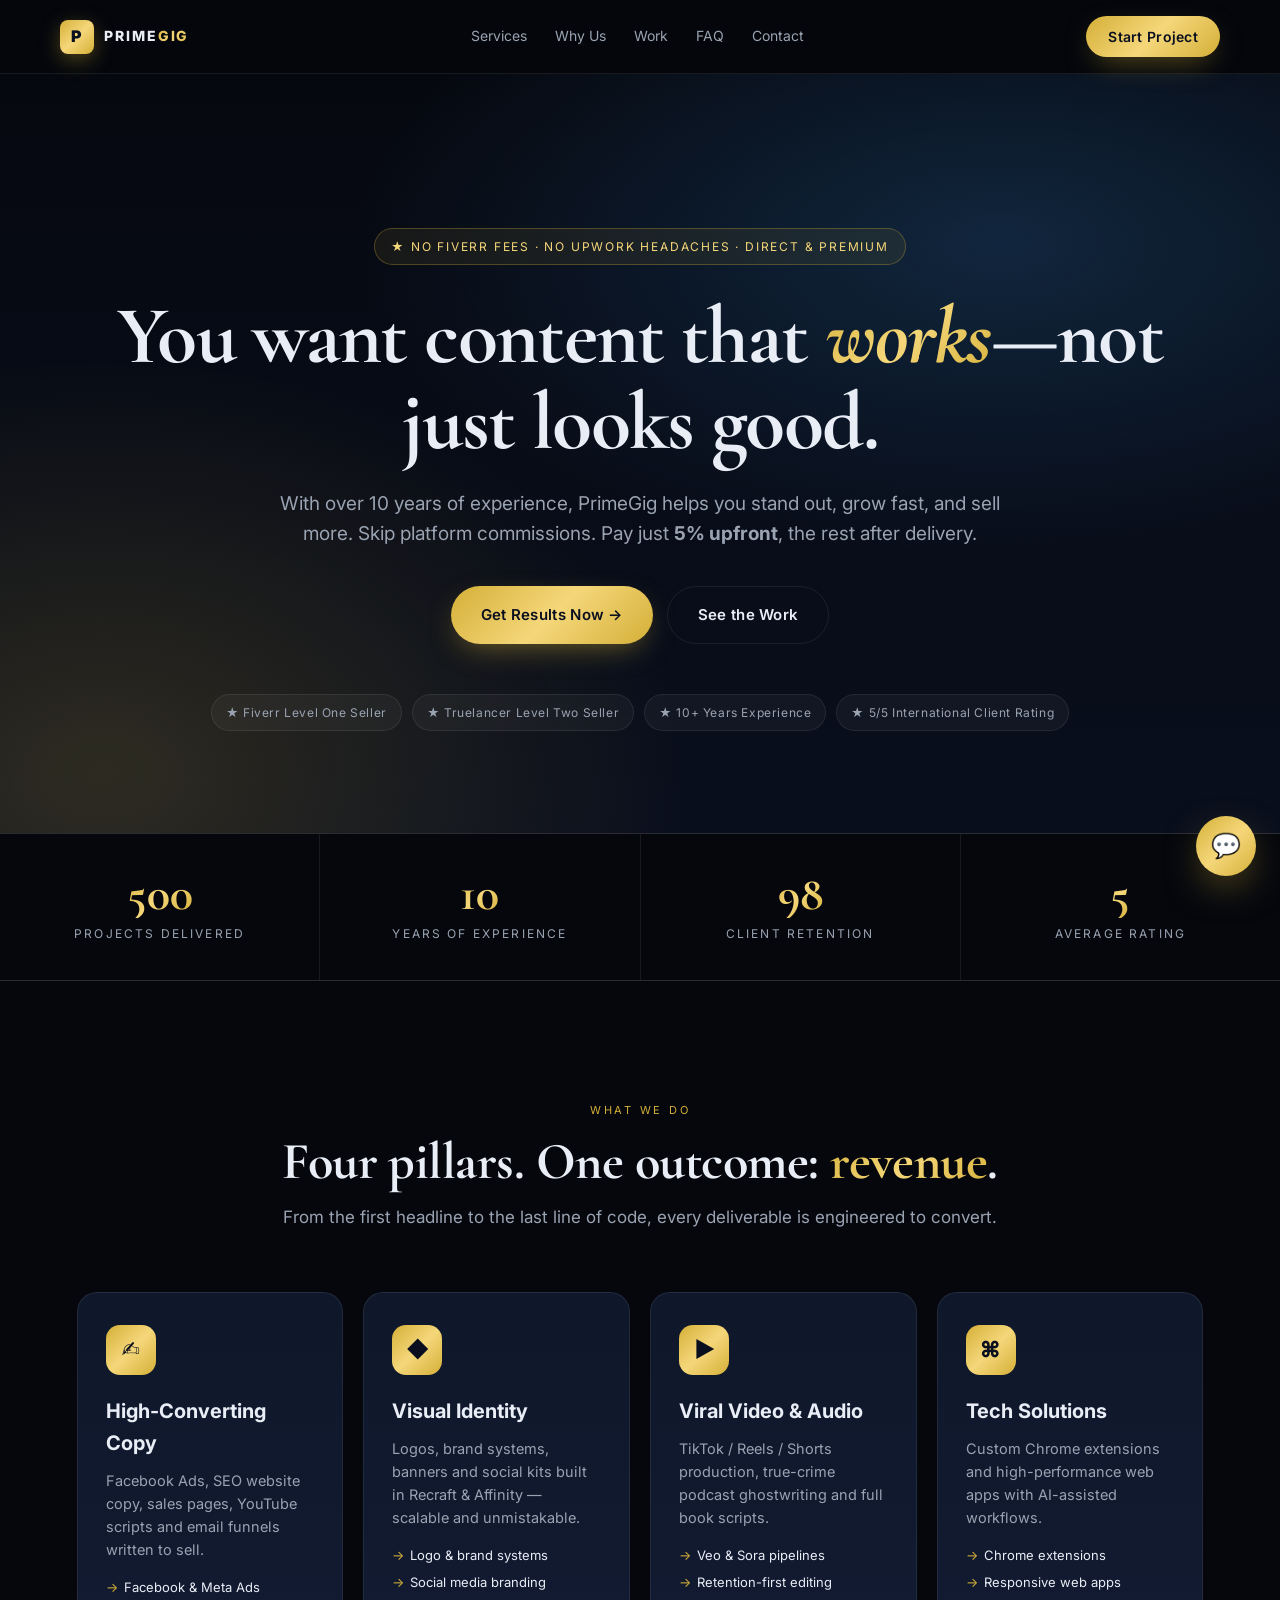
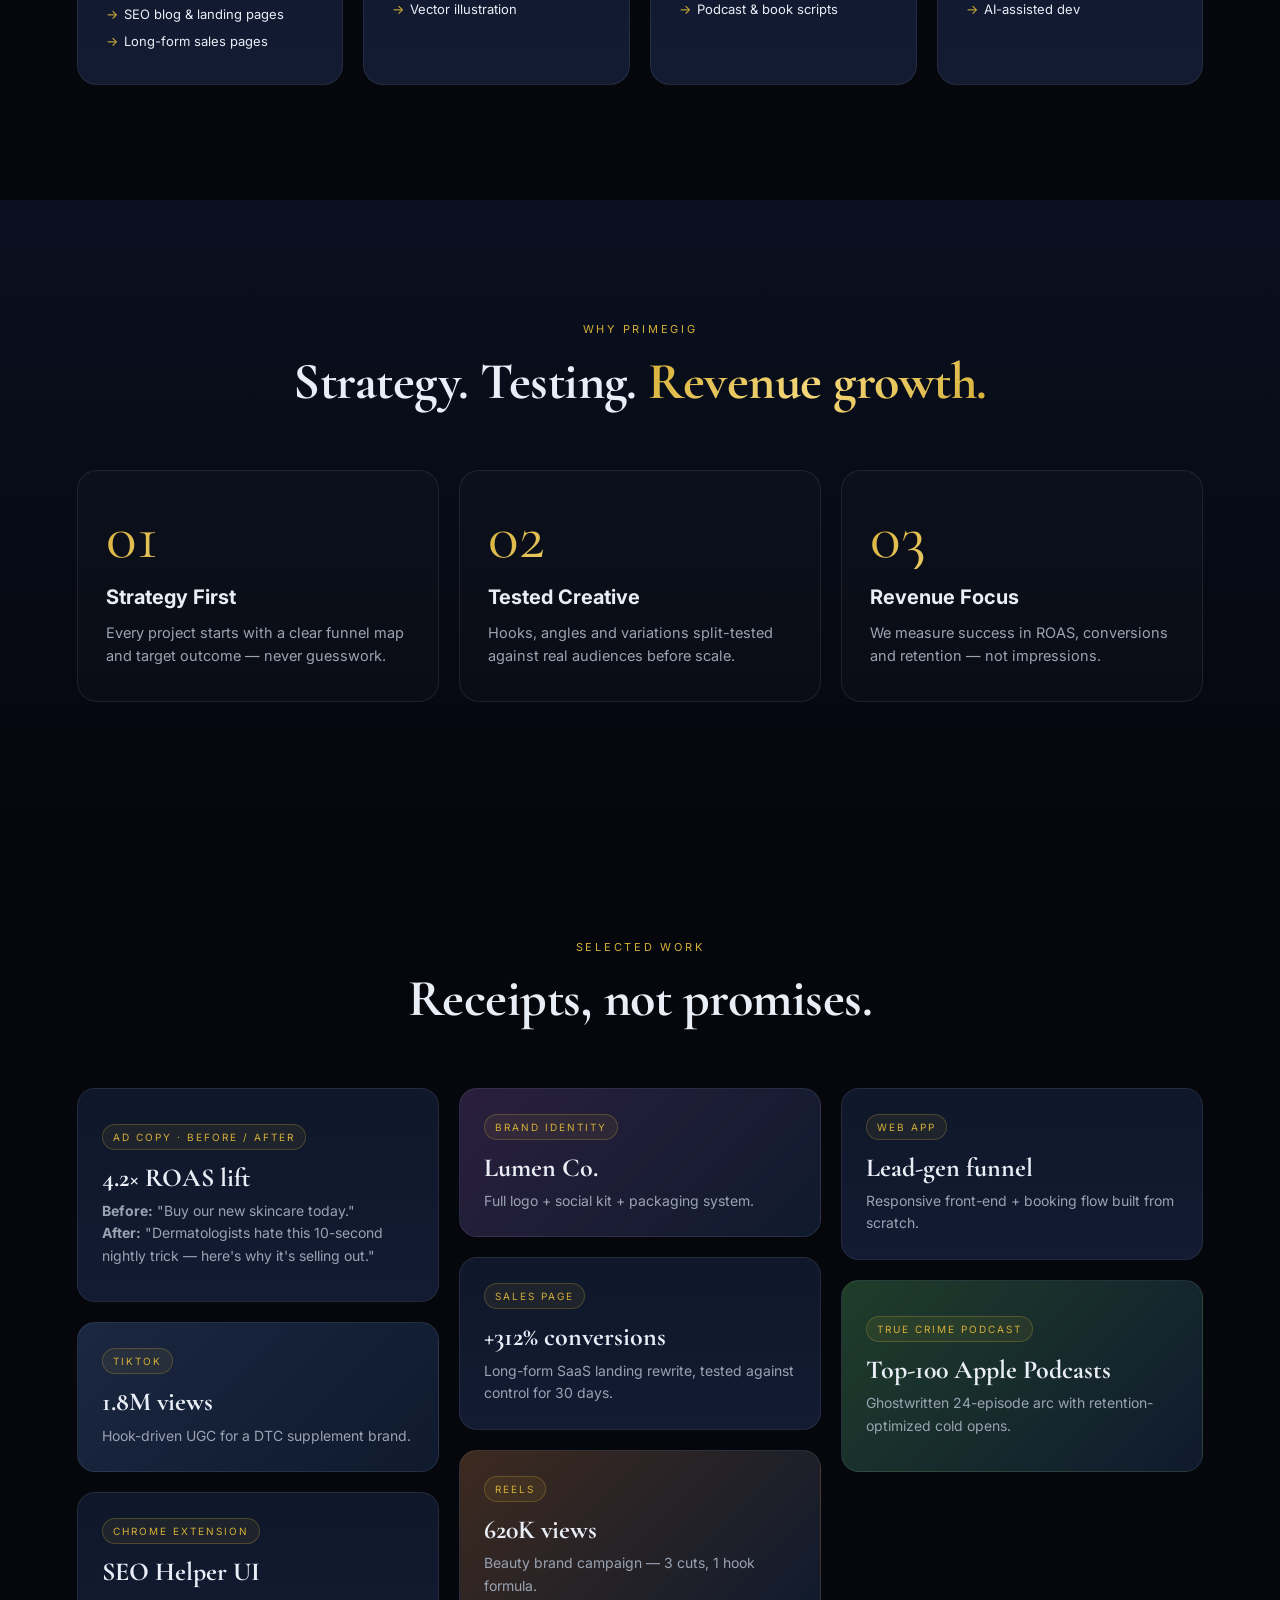
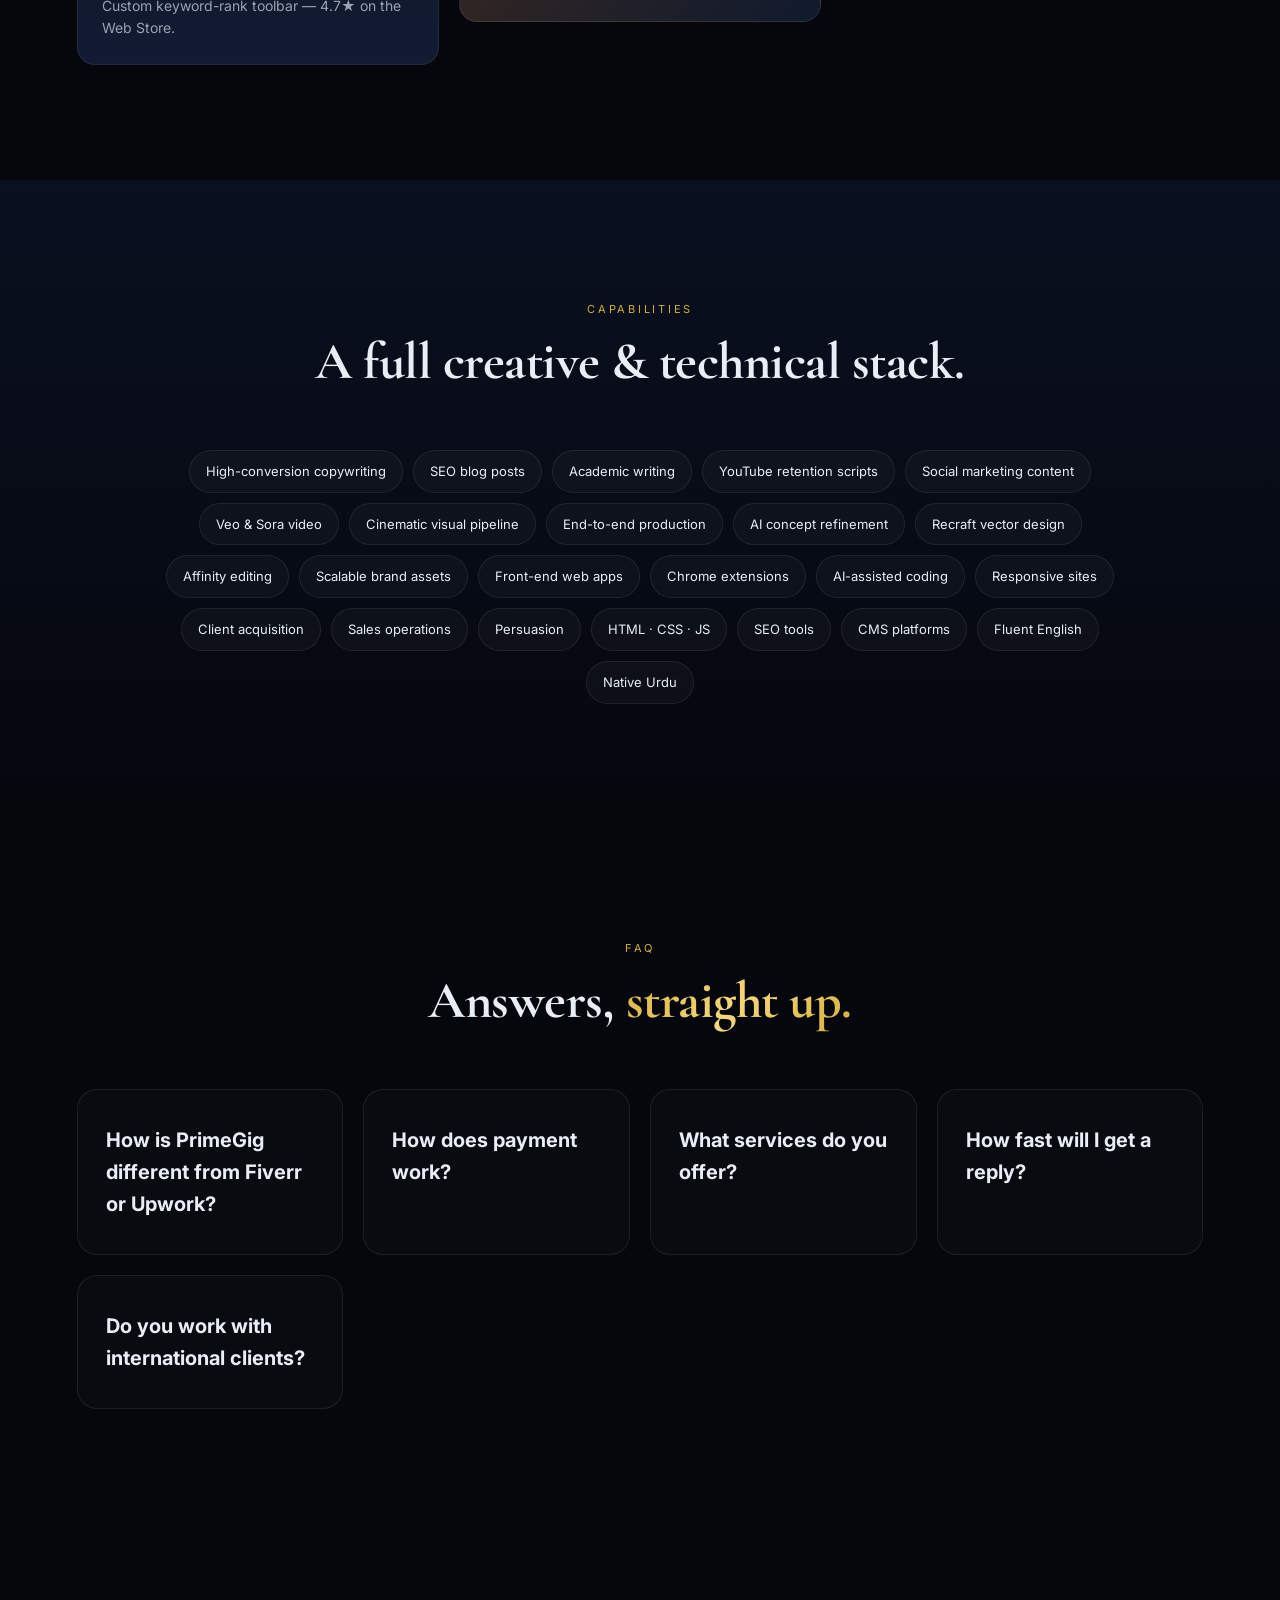
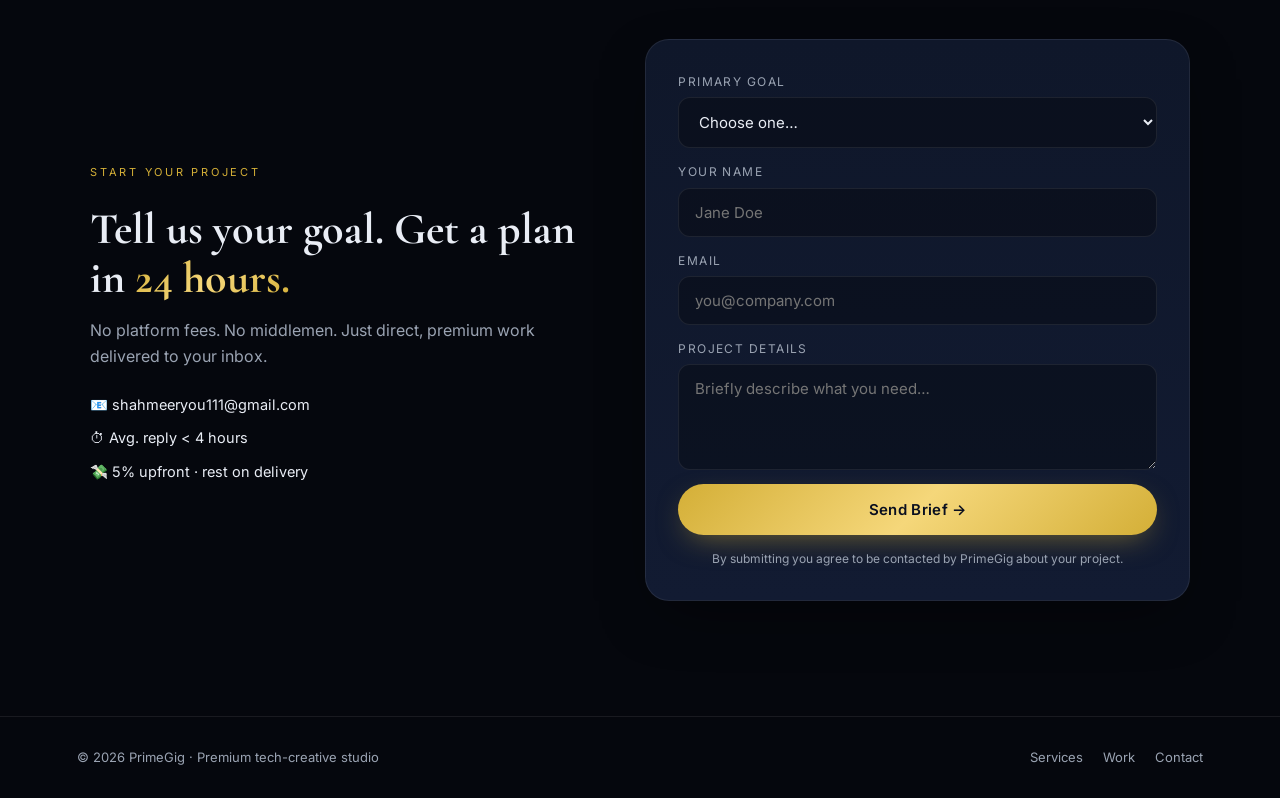
==== commit 7334840b: "Add files via upload" ====
--- a/index.html
+++ b/index.html
@@ -7,11 +7,22 @@
 <meta name="description" content="PrimeGig — premium tech-creative studio. 10+ years of high-converting copy, Facebook Ads, viral video, brand identity & custom Chrome extensions. No Fiverr or Upwork fees. Pay only 5% upfront, rest after delivery." />
 <meta name="keywords" content="PrimeGig, Senior Copywriter, Facebook Ads Expert, Chrome Extension Developer, Viral Video Strategist, SEO Copywriter, Brand Identity Designer, Sales Page Writer, TikTok Strategist, no Fiverr fees, no Upwork fees" />
 <meta name="author" content="PrimeGig" />
-<meta name="robots" content="index, follow, max-image-preview:large" />
+<meta name="robots" content="index, follow, max-image-preview:large, max-snippet:-1, max-video-preview:-1" />
+<meta name="googlebot" content="index, follow" />
+<meta name="bingbot" content="index, follow" />
+<meta name="theme-color" content="#0b1020" />
+<meta name="rating" content="general" />
+<meta name="revisit-after" content="3 days" />
+<meta name="geo.region" content="PK" />
+<meta name="geo.placename" content="Pakistan" />
 <link rel="canonical" href="/" />
+<link rel="alternate" hreflang="en" href="/" />
+<link rel="alternate" hreflang="x-default" href="/" />
+<link rel="sitemap" type="application/xml" href="/sitemap.xml" />
 
 <meta property="og:type" content="website" />
 <meta property="og:site_name" content="PrimeGig" />
+<meta property="og:locale" content="en_US" />
 <meta property="og:title" content="PrimeGig — Content That Works, Not Just Looks Good" />
 <meta property="og:description" content="No Fiverr fees. No Upwork headaches. 10+ years helping brands stand out, grow fast, and sell more. Pay 5% upfront, rest after delivery." />
 <meta property="og:url" content="/" />
@@ -42,9 +53,62 @@
 <script type="application/ld+json">
 {
   "@context":"https://schema.org",
+  "@type":"ProfessionalService",
+  "@id":"/#business",
+  "name":"PrimeGig",
+  "url":"/",
+  "description":"Premium tech-creative studio: high-converting copywriting, Facebook Ads, viral video, brand identity & custom Chrome extensions. A direct alternative to Fiverr and Upwork — no platform fees.",
+  "image":"/og-image.jpg",
+  "priceRange":"$$",
+  "email":"shahmeeryou111@gmail.com",
+  "areaServed":"Worldwide",
+  "address":{"@type":"PostalAddress","addressCountry":"PK"},
+  "aggregateRating":{"@type":"AggregateRating","ratingValue":"5","reviewCount":"127","bestRating":"5"},
+  "makesOffer":[
+    {"@type":"Offer","itemOffered":{"@type":"Service","name":"High-Converting Copywriting","description":"Facebook Ads, SEO pages, sales pages, email funnels."}},
+    {"@type":"Offer","itemOffered":{"@type":"Service","name":"Facebook & Meta Ads","description":"Hook-led ad creative & funnels engineered for ROAS."}},
+    {"@type":"Offer","itemOffered":{"@type":"Service","name":"Viral Video Production","description":"TikTok, Reels & Shorts editing with Veo/Sora pipelines."}},
+    {"@type":"Offer","itemOffered":{"@type":"Service","name":"Brand Identity Design","description":"Logos, brand systems and social kits."}},
+    {"@type":"Offer","itemOffered":{"@type":"Service","name":"Chrome Extension Development","description":"Custom Chrome extensions and web apps."}}
+  ]
+}
+</script>
+<script type="application/ld+json">
+{
+  "@context":"https://schema.org",
   "@type":"WebSite",
   "name":"PrimeGig",
-  "url":"/"
+  "url":"/",
+  "potentialAction":{
+    "@type":"SearchAction",
+    "target":"/?q={search_term_string}",
+    "query-input":"required name=search_term_string"
+  }
+}
+</script>
+<script type="application/ld+json">
+{
+  "@context":"https://schema.org",
+  "@type":"FAQPage",
+  "mainEntity":[
+    {"@type":"Question","name":"How is PrimeGig different from Fiverr or Upwork?","acceptedAnswer":{"@type":"Answer","text":"PrimeGig is a direct premium studio with no platform fees, no bidding wars and no middlemen. You work straight with senior specialists who have 10+ years of experience."}},
+    {"@type":"Question","name":"How does payment work?","acceptedAnswer":{"@type":"Answer","text":"Pay only 5% upfront to start the project. The remaining balance is due after delivery and your approval."}},
+    {"@type":"Question","name":"What services do you offer?","acceptedAnswer":{"@type":"Answer","text":"High-converting copywriting, Facebook & Meta Ads, viral short-form video, brand identity design, and custom Chrome extensions and web apps."}},
+    {"@type":"Question","name":"How fast will I get a reply?","acceptedAnswer":{"@type":"Answer","text":"Average reply time is under 4 hours, with a full project plan within 24 hours."}},
+    {"@type":"Question","name":"Do you work with international clients?","acceptedAnswer":{"@type":"Answer","text":"Yes. PrimeGig serves clients worldwide with fluent English and a 5/5 international client rating."}}
+  ]
+}
+</script>
+<script type="application/ld+json">
+{
+  "@context":"https://schema.org",
+  "@type":"BreadcrumbList",
+  "itemListElement":[
+    {"@type":"ListItem","position":1,"name":"Home","item":"/"},
+    {"@type":"ListItem","position":2,"name":"Services","item":"/#services"},
+    {"@type":"ListItem","position":3,"name":"Work","item":"/#portfolio"},
+    {"@type":"ListItem","position":4,"name":"Contact","item":"/#contact"}
+  ]
 }
 </script>
 </head>
@@ -59,6 +123,7 @@
     <a href="#services">Services</a>
     <a href="#why">Why Us</a>
     <a href="#portfolio">Work</a>
+    <a href="#faq">FAQ</a>
     <a href="#contact">Contact</a>
   </nav>
   <button class="btn btn-primary nav-cta" data-open-chat>Start Project</button>
@@ -196,6 +261,37 @@
   </div>
 </section>
 
+<!-- FAQ -->
+<section class="section" id="faq" itemscope itemtype="https://schema.org/FAQPage">
+  <div class="section-head">
+    <span class="kicker">FAQ</span>
+    <h2>Answers, <span class="gold">straight up.</span></h2>
+  </div>
+  <div class="grid why">
+    <details class="why-item" itemscope itemprop="mainEntity" itemtype="https://schema.org/Question">
+      <summary><h3 itemprop="name">How is PrimeGig different from Fiverr or Upwork?</h3></summary>
+      <div itemscope itemprop="acceptedAnswer" itemtype="https://schema.org/Answer"><p itemprop="text">PrimeGig is a direct premium studio — no platform fees, no bidding wars, no middlemen. You work straight with senior specialists with 10+ years of experience.</p></div>
+    </details>
+    <details class="why-item" itemscope itemprop="mainEntity" itemtype="https://schema.org/Question">
+      <summary><h3 itemprop="name">How does payment work?</h3></summary>
+      <div itemscope itemprop="acceptedAnswer" itemtype="https://schema.org/Answer"><p itemprop="text">Pay only 5% upfront to start. The remaining balance is due after delivery and your approval.</p></div>
+    </details>
+    <details class="why-item" itemscope itemprop="mainEntity" itemtype="https://schema.org/Question">
+      <summary><h3 itemprop="name">What services do you offer?</h3></summary>
+      <div itemscope itemprop="acceptedAnswer" itemtype="https://schema.org/Answer"><p itemprop="text">High-converting copywriting, Facebook & Meta Ads, viral short-form video, brand identity design, and custom Chrome extensions and web apps.</p></div>
+    </details>
+    <details class="why-item" itemscope itemprop="mainEntity" itemtype="https://schema.org/Question">
+      <summary><h3 itemprop="name">How fast will I get a reply?</h3></summary>
+      <div itemscope itemprop="acceptedAnswer" itemtype="https://schema.org/Answer"><p itemprop="text">Average reply time is under 4 hours, with a full project plan within 24 hours.</p></div>
+    </details>
+    <details class="why-item" itemscope itemprop="mainEntity" itemtype="https://schema.org/Question">
+      <summary><h3 itemprop="name">Do you work with international clients?</h3></summary>
+      <div itemscope itemprop="acceptedAnswer" itemtype="https://schema.org/Answer"><p itemprop="text">Yes — PrimeGig serves clients worldwide with fluent English and a 5/5 international client rating.</p></div>
+    </details>
+  </div>
+</section>
+
+
 <!-- CONTACT -->
 <section class="section" id="contact">
   <div class="contact-wrap">
--- a/styles.css
+++ b/styles.css
@@ -306,3 +306,11 @@
 .typing span:nth-child(2){animation-delay:.15s}
 .typing span:nth-child(3){animation-delay:.3s}
 @keyframes bounce{0%,80%,100%{transform:translateY(0);opacity:.4}40%{transform:translateY(-4px);opacity:1}}
+
+/* FAQ details */
+#faq details{cursor:pointer}
+#faq details summary{list-style:none;display:flex;align-items:center;gap:.5rem}
+#faq details summary::-webkit-details-marker{display:none}
+#faq details summary h3{margin:0}
+#faq details[open] summary h3{color:var(--gold,#d4af37)}
+#faq details p{margin-top:.6rem;opacity:.85}
